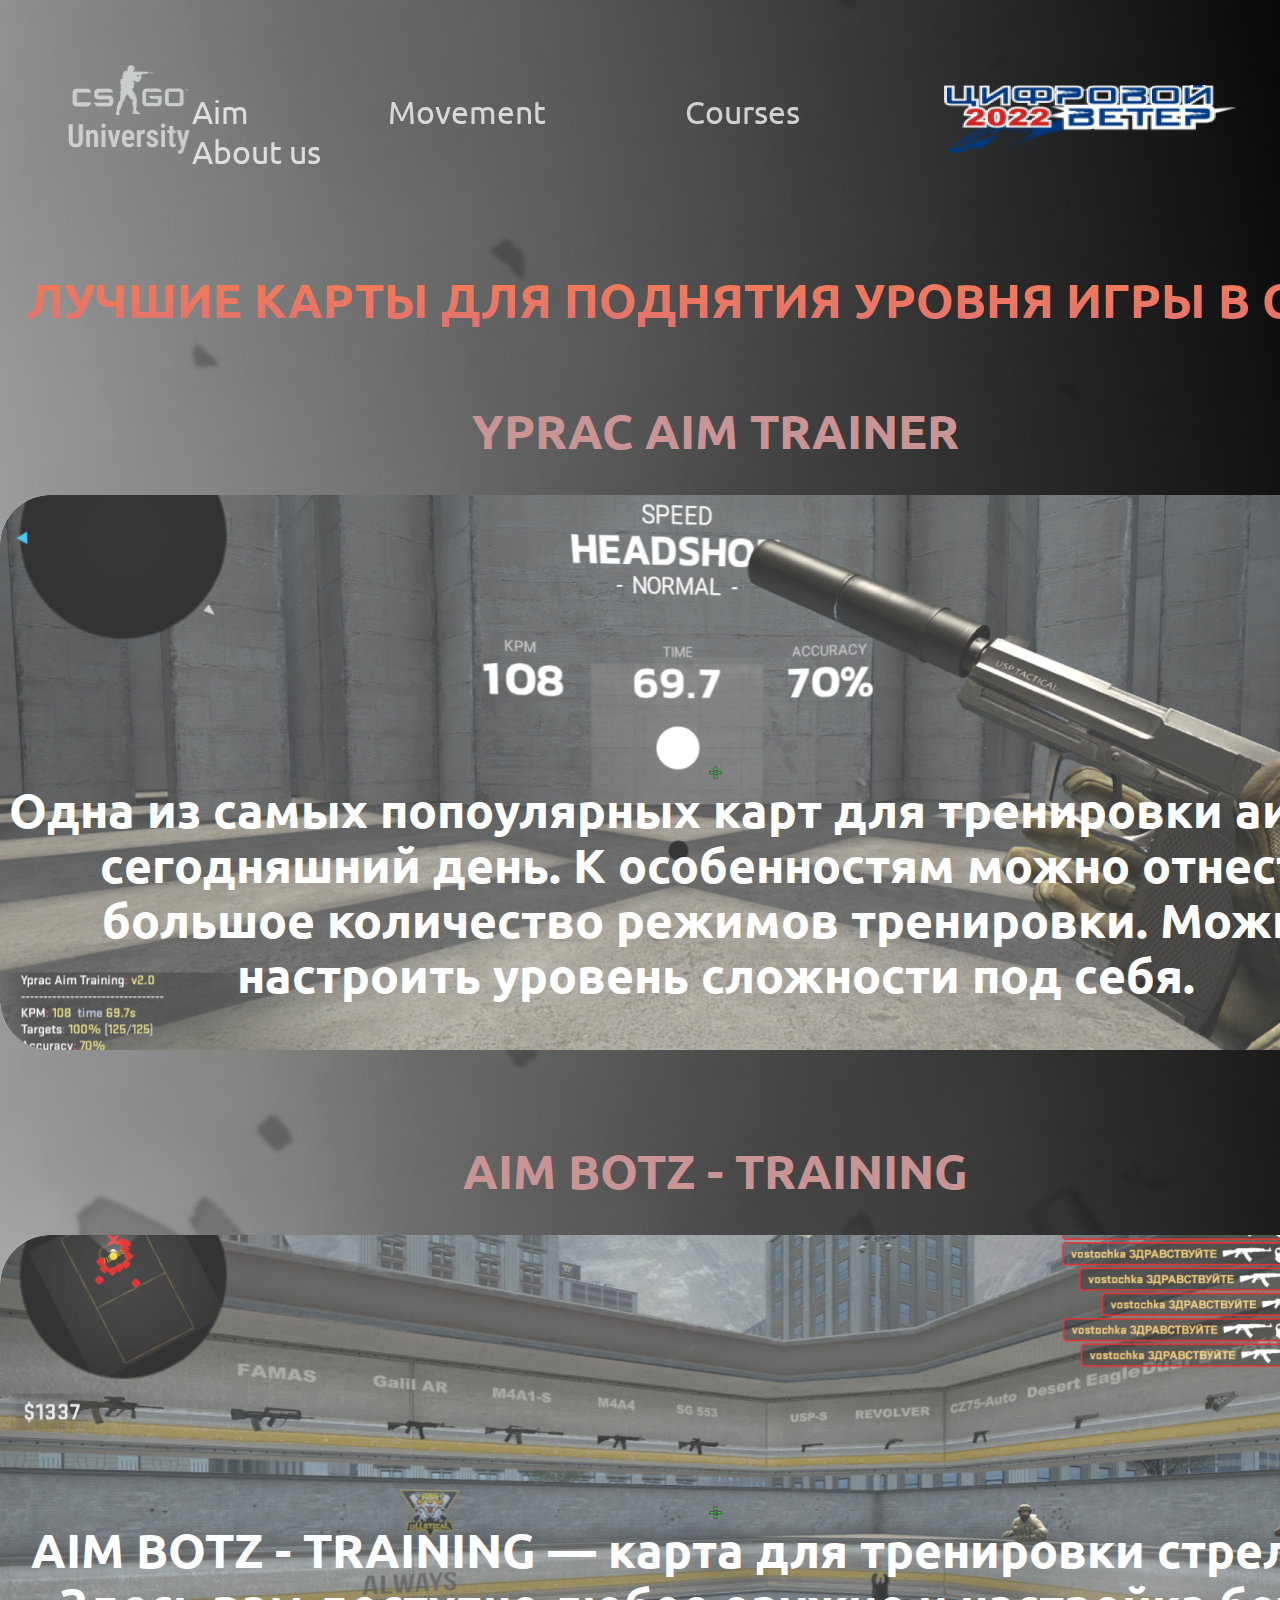
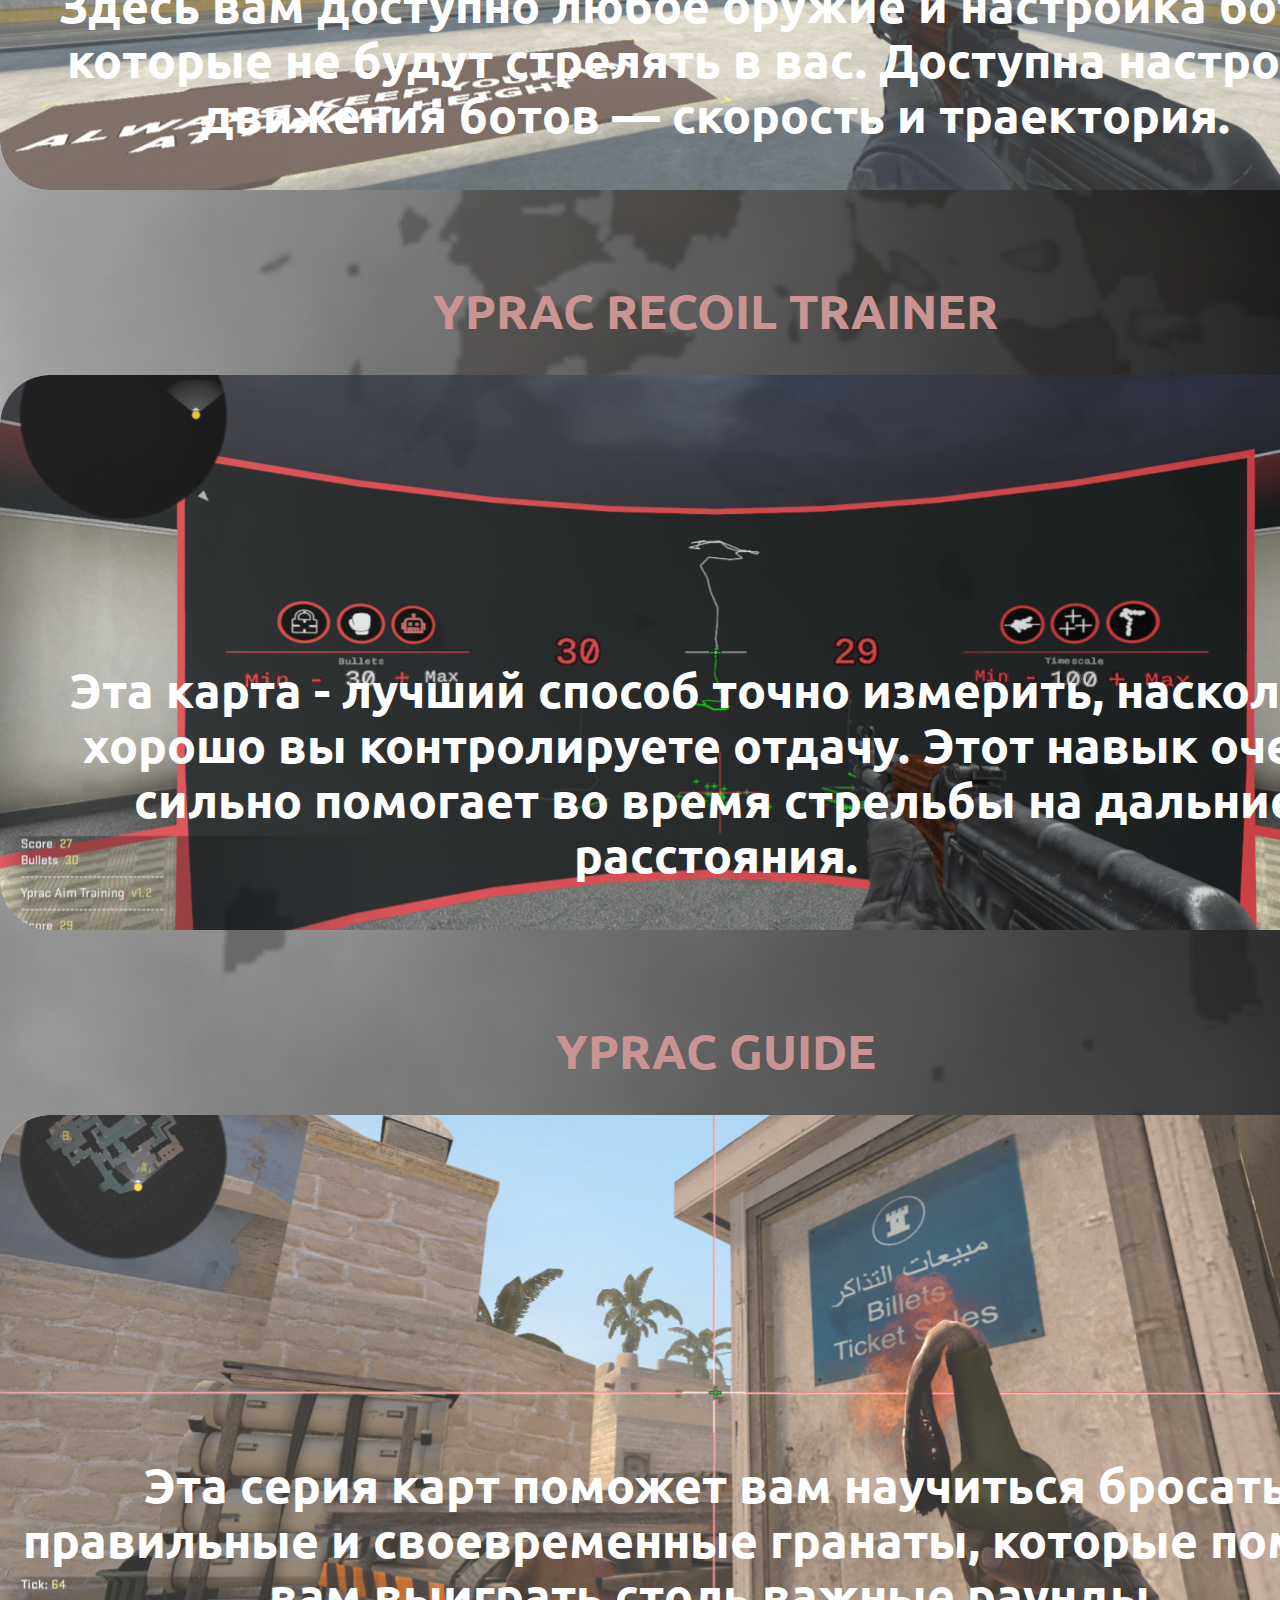
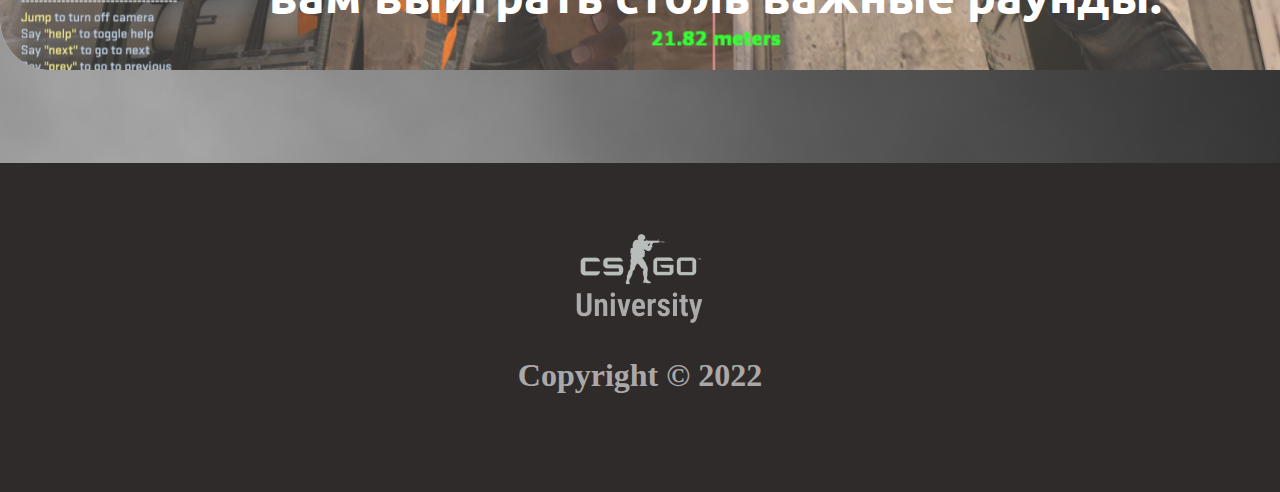
==== maps/courses.html @ b66242db "last" ====
<!DOCTYPE html>
<html lang="Ru">

<head>
    <meta charset='utf-8'>
    <title>CS:GO University</title>
    <meta name='viewport' content='width=device-width, initial-scale=1'>
    <link rel="icon" href="Images/Logo%20(1).png">
    <link rel="preconnect" href="https://fonts.googleapis.com/%22%3E">
    <link rel="preconnect" href="https://fonts.gstatic.com/" crossorigin>
    <link href="https://fonts.googleapis.com/css2?family=Ubuntu:ital,wght@0,300;0,400;0,500;0,700;1,300;1,400;1,500;1,700&display=swap" rel="stylesheet">
    <link rel="stylesheet" href="style-courses.css"> </head>

<body>
    <div class="menu">
        <a href="">
            <img class="logo" src="Images/Logo%20(1).png">
        </a>
        <div class="nav">
            <a href="">Aim</a>
            <a href="">Movement</a>
            <a href="">Courses</a>
            <a id="last" href="">About us</a> 
        </div>
        <a href=""><img class="digitalwind" src="Images/LogoTsifrovoiVeter.png"></a>
    </div>
    <div class="container">
        <div class="courses">
            <p class="h1">ЛУЧШИЕ КАРТЫ ДЛЯ ПОДНЯТИЯ УРОВНЯ ИГРЫ В CS:GO</p>
            <section class="YPRAC-AIM">
                <h2>YPRAC AIM TRAINER</h2>
                <a href="https://steamcommunity.com/profiles/76561198826785376/myworkshopfiles/?appid=730&browsefilter=mysubscriptions" target="_blank">
                    <div class="block">
                    <p>Одна из самых попоулярных карт для тренировки аима на сегодняшний день. К особенностям можно отнести большое количество режимов тренировки. Можно настроить уровень сложности под себя.</p>
                </div>    
                </a>
            </section>
            <section class="AIM-BOTZ">
                <h2>AIM BOTZ - TRAINING</h2>
                <a href="https://steamcommunity.com/profiles/76561198826785376/myworkshopfiles/?appid=730&browsefilter=mysubscriptions" target="_blank">
                    <div class="block">
                    <p>AIM BOTZ - TRAINING — карта для тренировки стрельбы. Здесь вам доступно любое оружие и настройка ботов, которые не будут стрелять в вас. Доступна настройка движения ботов — скорость и траектория.</p>
                </div>    
                </a>
            </section>
            <section class="RECOIL">
                <h2>YPRAC RECOIL TRAINER</h2>
                <a href="https://steamcommunity.com/profiles/76561198826785376/myworkshopfiles/?appid=730&browsefilter=mysubscriptions" target="_blank">
                    <div class="block">
                    <p>Эта карта - лучший способ точно измерить, насколько хорошо вы контролируете отдачу. Этот навык очень сильно помогает во время стрельбы на дальние расстояния.</p>
                </div>    
                </a>
            </section>
            <section class="GUIDE">
                <h2>YPRAC GUIDE</h2>
                <a href="https://steamcommunity.com/profiles/76561198826785376/myworkshopfiles/?appid=730&browsefilter=mysubscriptions" target="_blank">
                    <div class="block">
                    <p>Эта серия карт поможет вам научиться бросать правильные и своевременные гранаты, которые помогут вам выиграть столь важные раунды.</p>
                </div>    
                </a>
            </section>
        </div>
    </div>
    <footer class="footer" id="footer">
        <img src="Images/Logo%20(1).png" alt="">
        <p>Copyright © 2022</p>
    </footer>
</body>

</html>
---- maps/style-courses.css ----
* {
    box-sizing: border-box;
}

.container {
    width: 1431px;
    text-align: center;
    margin: 0 auto;
}

body {
    margin: 0;
    background-image: url(Images/BackGroundImage.jpg);
    background-repeat: no-repeat;
    background-position: center;
    width: 100%;
    font-family: 'Ubuntu', sans-serif;
    background-size: auto;
    box-sizing: border-box;
    max-height: 3400px;
}

.logo {
    height: 95px;
    width: 125px;
    margin-left: 67px;
}

.digitalwind {
    height: 98px;
    width: 293px;
    padding-top: 25px;
    margin-right: 43px;
}

.menu {
    display: flex;
    justify-content: space-between;
    padding-top: 60px;
}

.menu .nav{
    padding-top: 32px;
}

.menu .nav a{
    color: #fff;
    font-size: 32px;
    text-decoration: none;
    opacity: 0.75;
    margin-right: 135px;
    transition: 0.3s all ease;
    text-align: center;
    display: inline-block;
}

.menu .nav a:hover{
    opacity: 1;
    transform: scale(1.2);

}

#last {
    margin-right: 0;
}

.h1 {
    margin-top: 100px;
    text-align: center;
    margin-bottom: 76px;
/*
    width: 1430px;
    height: 55px;
*/

    font-family: 'Ubuntu';
    font-style: normal;
    font-weight: 700;
    font-size: 48px;
    line-height: 55px;

    background: linear-gradient(180deg, #EF795B 0%, #EF795B 29.69%, #E17274 100%);
    -webkit-background-clip: text;
    -webkit-text-fill-color: transparent;
    background-clip: text;
    text-fill-color: transparent;
}

.YPRAC-AIM {
    margin-bottom: 93px;
}

h2 {
    text-align: center;
    font-family: 'Ubuntu';
    font-style: normal;
    font-weight: 700;
    font-size: 48px;
    line-height: 55px;
    color: #CA9494;
    margin: 0;
    margin-bottom: 37px;
}

.block {
    display: flex;
    min-width: 1431px;
    min-height: 555px;
    border-radius: 50px;
    margin-bottom: 93px;
}

a {
    text-decoration-line: none;
}

.block p {
    align-items: flex-end;
    font-family: 'Ubuntu';
    font-style: normal;
    font-weight: 700;
    font-size: 48px;
    line-height: 55px;
    text-align: center;
    color: white;
    margin-top: auto;
    
}

.YPRAC-AIM .block {
    background-image:url(Images/YPRAC-AIM.jpg);
    background-size: 100%;
    background-repeat: no-repeat;
}

.AIM-BOTZ .block {
    background-image:url(Images/aim-botz.jpg);
    background-size: 100%;
    background-repeat: no-repeat;
}

.RECOIL .block {
    background-image:url(Images/RECOIL.png);
    background-size: 100%;
    background-repeat: no-repeat;
}

.GUIDE .block {
    background-image: url(Images/guide.jpg);
    background-size: 100%;
    background-repeat: no-repeat;
}


.footer {
    width: 100%;
    height: 329px;
    background-color: #302B2B;
    display: flex;
    font-family: 'Ubuntu';
    font-style: normal;
    font-weight: 700;
    font-size: 32px;
    line-height: 55px;
    flex-direction: column;
    align-items: center;
    justify-content: center;
}

.footer img{
    width: 130px;
    height: 95px;
}

.footer p {
    align-items: flex-end;
    font-family: 'Roboto';
font-style: normal;
font-weight: 600;
font-size: 32px;
line-height: 38px;
/* identical to box height */


color: rgba(255, 255, 255, 0.6);
}
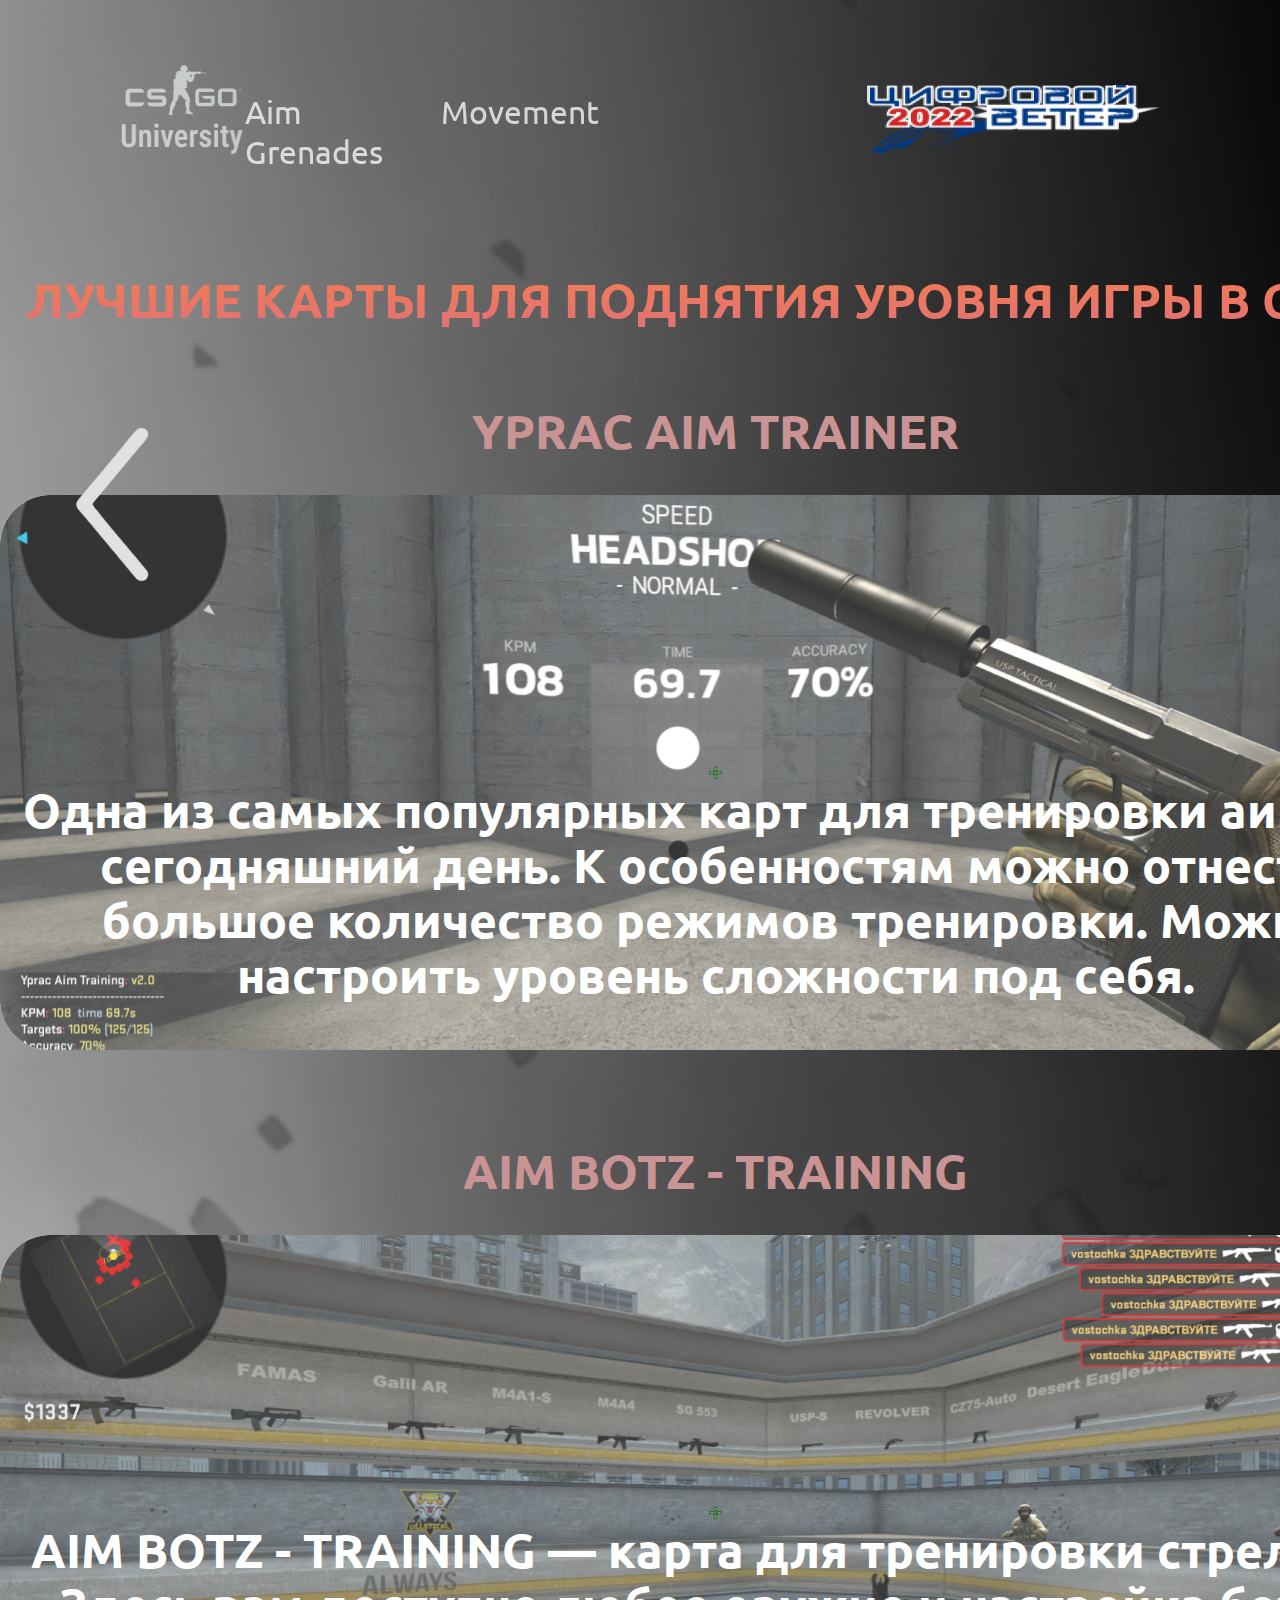
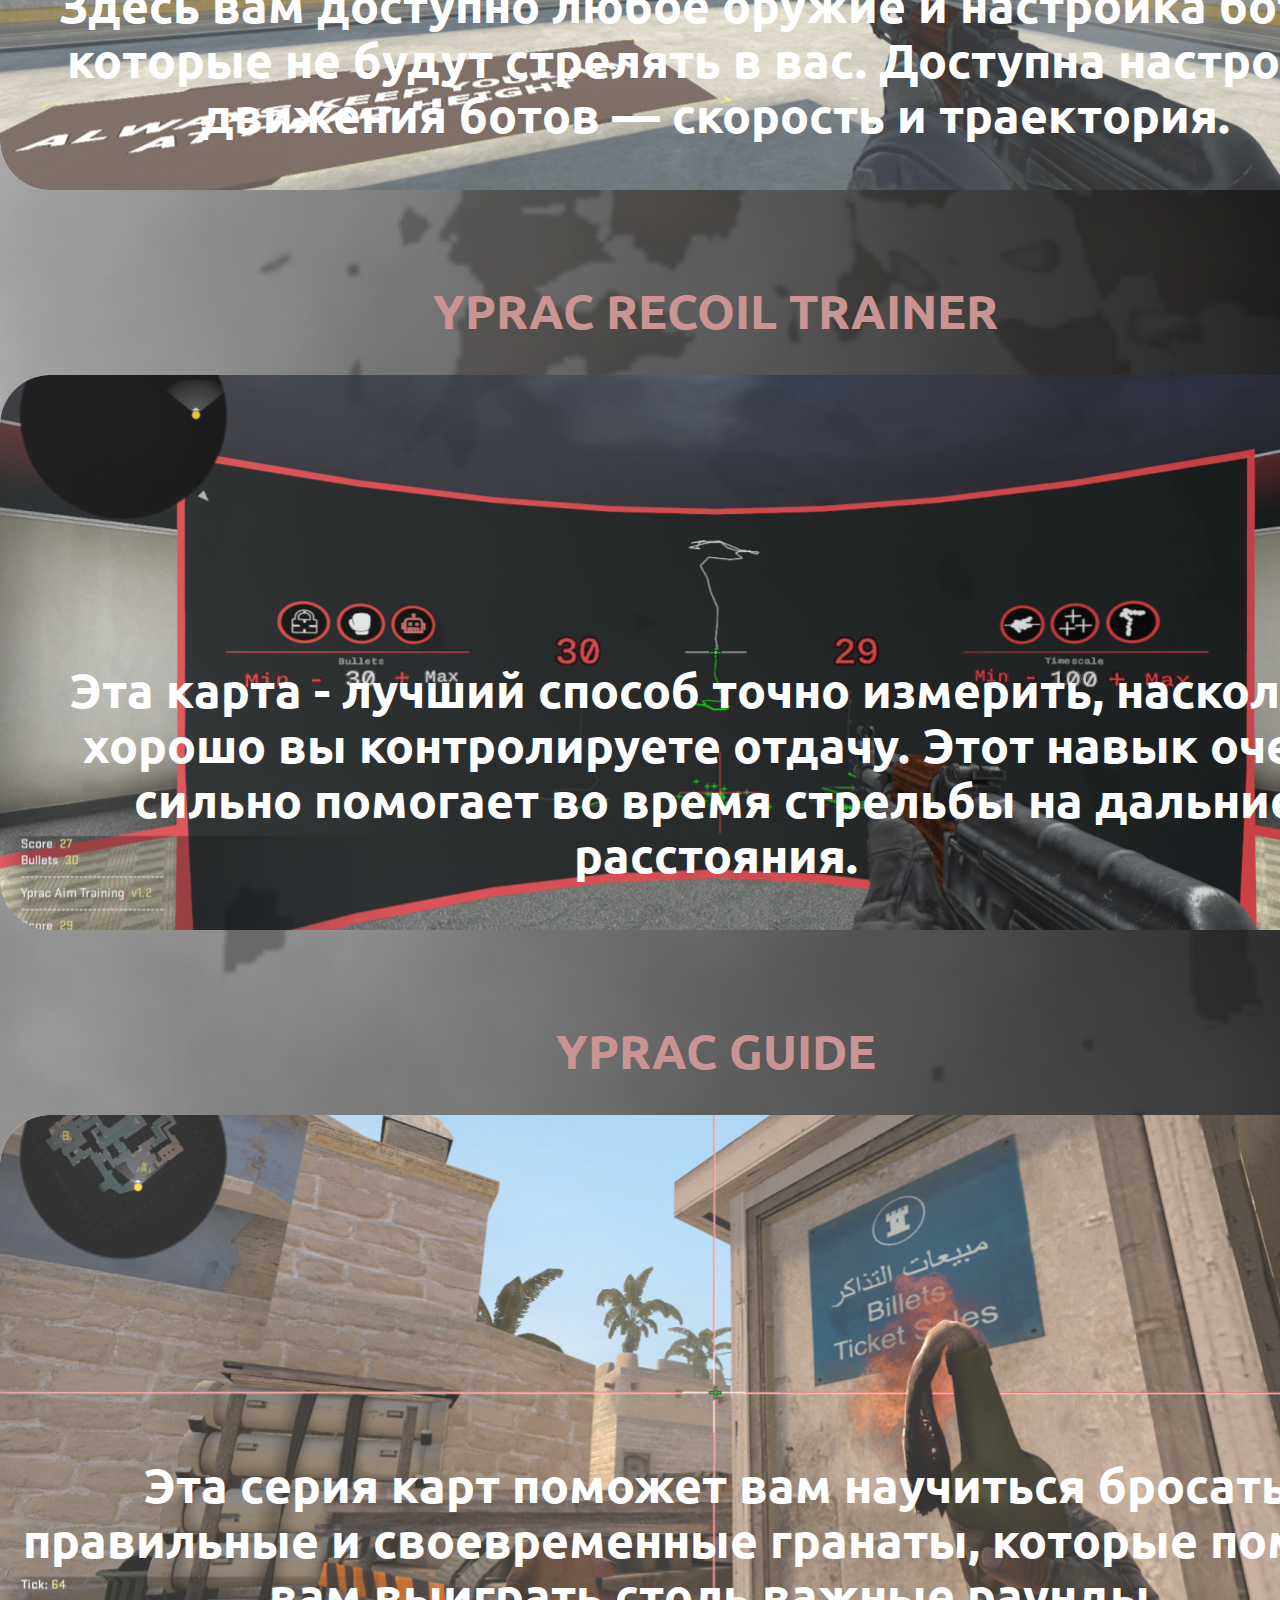
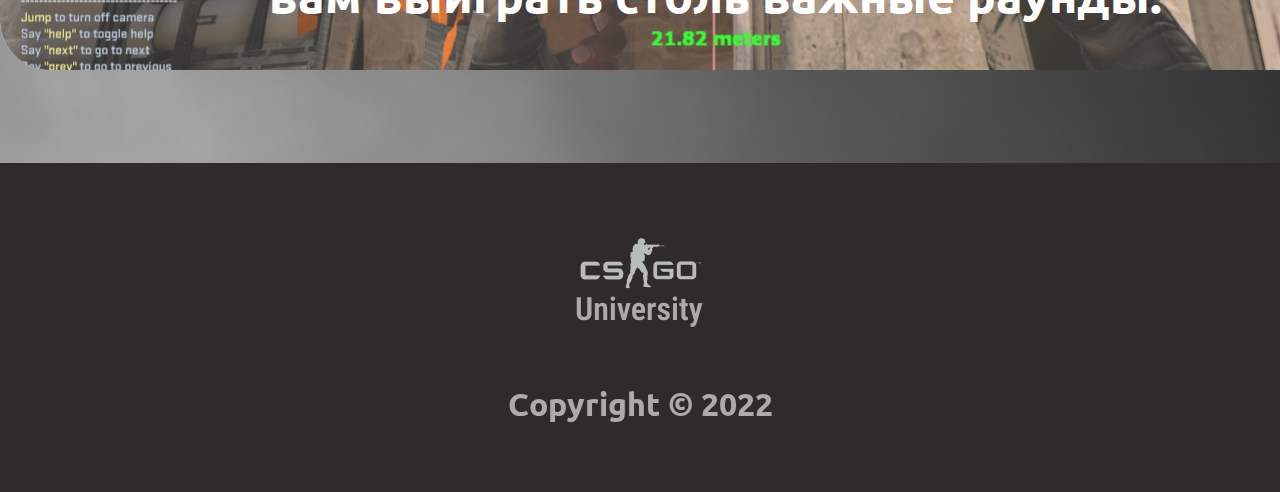
==== commit be3f61d7: "Add files via upload" ====
--- a/maps/courses.html
+++ b/maps/courses.html
@@ -13,14 +13,13 @@
 
 <body>
     <div class="menu">
-        <a href="">
+        <a href="../index/index.html">
             <img class="logo" src="Images/Logo%20(1).png">
         </a>
         <div class="nav">
-            <a href="">Aim</a>
-            <a href="">Movement</a>
-            <a href="">Courses</a>
-            <a id="last" href="">About us</a> 
+            <a href="../aim/aim.html">Aim</a>
+                <a href="../movement/movement.html">Movement</a>
+                <a id="last" href="../maps/courses.html">Grenades</a>
         </div>
         <a href=""><img class="digitalwind" src="Images/LogoTsifrovoiVeter.png"></a>
     </div>
@@ -31,7 +30,7 @@
                 <h2>YPRAC AIM TRAINER</h2>
                 <a href="https://steamcommunity.com/profiles/76561198826785376/myworkshopfiles/?appid=730&browsefilter=mysubscriptions" target="_blank">
                     <div class="block">
-                    <p>Одна из самых попоулярных карт для тренировки аима на сегодняшний день. К особенностям можно отнести большое количество режимов тренировки. Можно настроить уровень сложности под себя.</p>
+                    <p>Одна из самых популярных карт для тренировки аима на сегодняшний день. К особенностям можно отнести большое количество режимов тренировки. Можно настроить уровень сложности под себя.</p>
                 </div>    
                 </a>
             </section>
@@ -61,10 +60,24 @@
             </section>
         </div>
     </div>
+    <a href="../movement/movement.html" class="left">
+        <img src="Images/left.png">
+    </a>
+<!--
     <footer class="footer" id="footer">
         <img src="Images/Logo%20(1).png" alt="">
         <p>Copyright © 2022</p>
     </footer>
+-->
+
+    <div class="footer">
+        <div style="margin-bottom: 50px;">
+            <img src="Images/Logo%20(1).png" height="95px">
+        </div>
+        <div style="opacity: .6;">
+            <span>Copyright © 2022</span>
+        </div>
+    </div>
 </body>
 
 </html>--- a/maps/style-courses.css
+++ b/maps/style-courses.css
@@ -23,20 +23,22 @@
 .logo {
     height: 95px;
     width: 125px;
-    margin-left: 67px;
+/*    margin-left: 67px;*/
 }
 
 .digitalwind {
     height: 98px;
     width: 293px;
     padding-top: 25px;
-    margin-right: 43px;
+/*    margin-right: 43px;*/
 }
 
 .menu {
     display: flex;
     justify-content: space-between;
     padding-top: 60px;
+    padding-right: 120px;
+    padding-left: 120px;
 }
 
 .menu .nav{
@@ -102,6 +104,12 @@
     margin-bottom: 37px;
 }
 
+.left {
+    position: fixed;
+    top: 40%;
+    left: 0;
+}
+
 .block {
     display: flex;
     min-width: 1431px;
@@ -156,12 +164,13 @@
     width: 100%;
     height: 329px;
     background-color: #302B2B;
+    /* font-family: 'Roboto';
+    font-style: normal; */
+    font-weight: 600;
+    font-size: 32px;
+    line-height: 38px;
+    color: #fff;
     display: flex;
-    font-family: 'Ubuntu';
-    font-style: normal;
-    font-weight: 700;
-    font-size: 32px;
-    line-height: 55px;
     flex-direction: column;
     align-items: center;
     justify-content: center;
